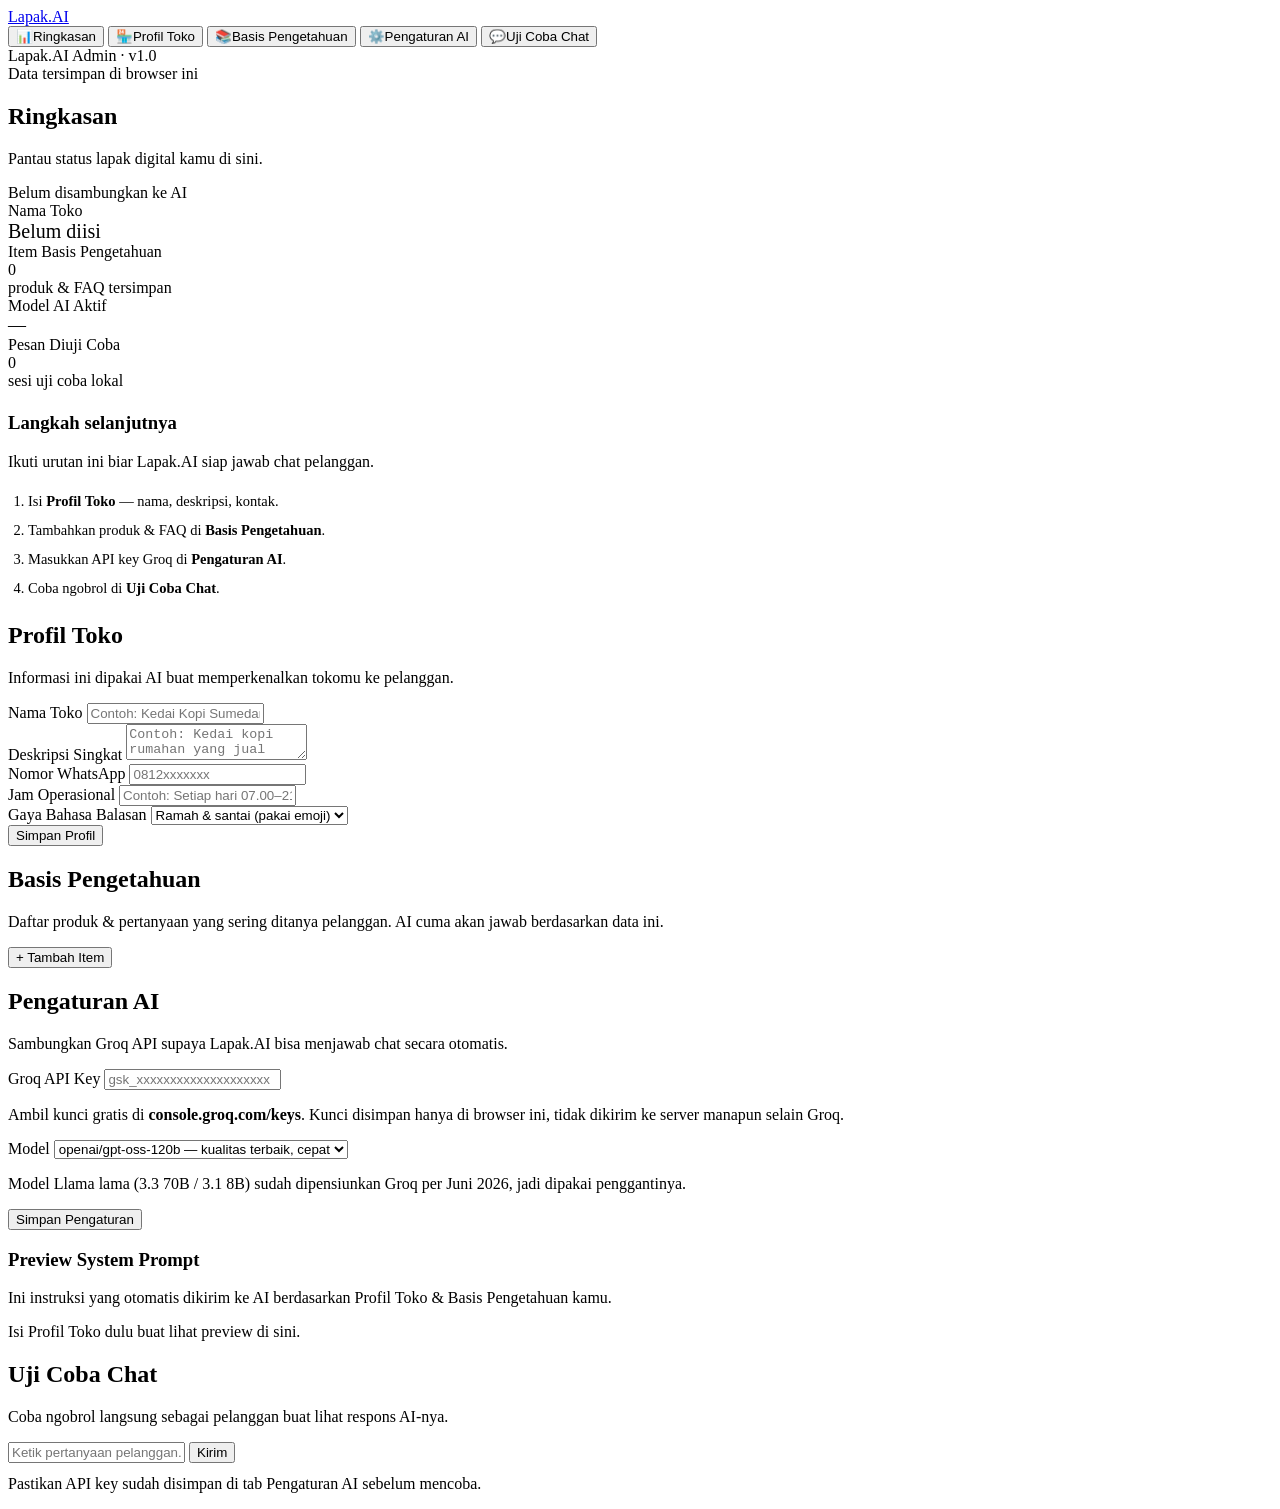
==== admin.html @ 96a5b457 "Create admin.html" ====
<!DOCTYPE html>
<html lang="id">
<head>
<meta charset="UTF-8">
<meta name="viewport" content="width=device-width, initial-scale=1.0">
<title>Admin Panel — Lapak.AI</title>
<link rel="stylesheet" href="css/style.css">
</head>
<body>

<div class="admin-shell">
  <aside class="admin-sidebar">
    <a href="index.html" class="brand"><span class="brand-mark"></span>Lapak.AI</a>
    <nav class="admin-nav">
      <button data-tab="ringkasan" class="active"><span class="ic">📊</span>Ringkasan</button>
      <button data-tab="profil"><span class="ic">🏪</span>Profil Toko</button>
      <button data-tab="kb"><span class="ic">📚</span>Basis Pengetahuan</button>
      <button data-tab="ai"><span class="ic">⚙️</span>Pengaturan AI</button>
      <button data-tab="uji"><span class="ic">💬</span>Uji Coba Chat</button>
    </nav>
    <div class="admin-sidebar-foot">Lapak.AI Admin · v1.0<br>Data tersimpan di browser ini</div>
  </aside>

  <main class="admin-main">

    <!-- RINGKASAN -->
    <section class="section-tab active" id="tab-ringkasan">
      <div class="admin-topbar">
        <div>
          <h2>Ringkasan</h2>
          <p>Pantau status lapak digital kamu di sini.</p>
        </div>
        <span class="badge warn" id="setupBadge">Belum disambungkan ke AI</span>
      </div>

      <div class="stat-grid">
        <div class="stat-card">
          <div class="label">Nama Toko</div>
          <div class="value" id="statShopName" style="font-size:20px;">Belum diisi</div>
        </div>
        <div class="stat-card">
          <div class="label">Item Basis Pengetahuan</div>
          <div class="value" id="statKbCount">0</div>
          <div class="delta">produk & FAQ tersimpan</div>
        </div>
        <div class="stat-card">
          <div class="label">Model AI Aktif</div>
          <div class="value" id="statModel" style="font-size:18px;">—</div>
        </div>
        <div class="stat-card">
          <div class="label">Pesan Diuji Coba</div>
          <div class="value" id="statMsgCount">0</div>
          <div class="delta">sesi uji coba lokal</div>
        </div>
      </div>

      <div class="panel" style="margin-top:22px;">
        <h3>Langkah selanjutnya</h3>
        <p class="panel-sub">Ikuti urutan ini biar Lapak.AI siap jawab chat pelanggan.</p>
        <ol style="padding-left:20px; color:var(--ink-soft); font-size:14.5px; line-height:2;">
          <li>Isi <strong>Profil Toko</strong> — nama, deskripsi, kontak.</li>
          <li>Tambahkan produk & FAQ di <strong>Basis Pengetahuan</strong>.</li>
          <li>Masukkan API key Groq di <strong>Pengaturan AI</strong>.</li>
          <li>Coba ngobrol di <strong>Uji Coba Chat</strong>.</li>
        </ol>
      </div>
    </section>

    <!-- PROFIL TOKO -->
    <section class="section-tab" id="tab-profil">
      <div class="admin-topbar">
        <div>
          <h2>Profil Toko</h2>
          <p>Informasi ini dipakai AI buat memperkenalkan tokomu ke pelanggan.</p>
        </div>
      </div>
      <div class="panel">
        <div class="field">
          <label for="shopName">Nama Toko</label>
          <input type="text" id="shopName" placeholder="Contoh: Kedai Kopi Sumedang">
        </div>
        <div class="field">
          <label for="shopDesc">Deskripsi Singkat</label>
          <textarea id="shopDesc" placeholder="Contoh: Kedai kopi rumahan yang jual kopi robusta & arabika lokal Sumedang, roasting sendiri tiap minggu."></textarea>
        </div>
        <div class="field-row">
          <div class="field">
            <label for="shopPhone">Nomor WhatsApp</label>
            <input type="tel" id="shopPhone" placeholder="0812xxxxxxx">
          </div>
          <div class="field">
            <label for="shopHours">Jam Operasional</label>
            <input type="text" id="shopHours" placeholder="Contoh: Setiap hari 07.00–21.00 WIB">
          </div>
        </div>
        <div class="field">
          <label for="shopTone">Gaya Bahasa Balasan</label>
          <select id="shopTone">
            <option value="ramah dan santai, sesekali pakai emoji">Ramah & santai (pakai emoji)</option>
            <option value="sopan dan profesional, tanpa emoji">Sopan & profesional</option>
            <option value="singkat dan langsung ke intinya">Singkat & to the point</option>
          </select>
        </div>
        <button class="btn btn-coral" id="saveProfile">Simpan Profil</button>
        <span id="profileSaved" style="margin-left:12px; font-size:13.5px; color:var(--teal); display:none;">Tersimpan ✓</span>
      </div>
    </section>

    <!-- BASIS PENGETAHUAN -->
    <section class="section-tab" id="tab-kb">
      <div class="admin-topbar">
        <div>
          <h2>Basis Pengetahuan</h2>
          <p>Daftar produk & pertanyaan yang sering ditanya pelanggan. AI cuma akan jawab berdasarkan data ini.</p>
        </div>
        <button class="btn btn-coral btn-sm" id="addKbItem">+ Tambah Item</button>
      </div>
      <div id="kbList"></div>
    </section>

    <!-- PENGATURAN AI -->
    <section class="section-tab" id="tab-ai">
      <div class="admin-topbar">
        <div>
          <h2>Pengaturan AI</h2>
          <p>Sambungkan Groq API supaya Lapak.AI bisa menjawab chat secara otomatis.</p>
        </div>
      </div>
      <div class="panel">
        <div class="field">
          <label for="groqKey">Groq API Key</label>
          <input type="password" id="groqKey" placeholder="gsk_xxxxxxxxxxxxxxxxxxxx">
          <p class="hint">Ambil kunci gratis di <strong>console.groq.com/keys</strong>. Kunci disimpan hanya di browser ini, tidak dikirim ke server manapun selain Groq.</p>
        </div>
        <div class="field">
          <label for="groqModel">Model</label>
          <select id="groqModel">
            <option value="openai/gpt-oss-120b">openai/gpt-oss-120b — kualitas terbaik, cepat</option>
            <option value="openai/gpt-oss-20b">openai/gpt-oss-20b — paling ringan & murah</option>
          </select>
          <p class="hint">Model Llama lama (3.3 70B / 3.1 8B) sudah dipensiunkan Groq per Juni 2026, jadi dipakai penggantinya.</p>
        </div>
        <button class="btn btn-coral" id="saveAiSettings">Simpan Pengaturan</button>
        <span id="aiSaved" style="margin-left:12px; font-size:13.5px; color:var(--teal); display:none;">Tersimpan ✓</span>
      </div>
      <div class="panel">
        <h3>Preview System Prompt</h3>
        <p class="panel-sub">Ini instruksi yang otomatis dikirim ke AI berdasarkan Profil Toko & Basis Pengetahuan kamu.</p>
        <div class="prompt-preview" id="promptPreview">Isi Profil Toko dulu buat lihat preview di sini.</div>
      </div>
    </section>

    <!-- UJI COBA CHAT -->
    <section class="section-tab" id="tab-uji">
      <div class="admin-topbar">
        <div>
          <h2>Uji Coba Chat</h2>
          <p>Coba ngobrol langsung sebagai pelanggan buat lihat respons AI-nya.</p>
        </div>
      </div>
      <div class="panel">
        <div class="test-chat">
          <div class="test-chat-body" id="testChatBody"></div>
          <div class="test-chat-input">
            <input type="text" id="testInput" placeholder="Ketik pertanyaan pelanggan...">
            <button class="btn btn-coral btn-sm" id="testSend">Kirim</button>
          </div>
        </div>
        <p class="hint" style="margin-top:12px;">Pastikan API key sudah disimpan di tab Pengaturan AI sebelum mencoba.</p>
      </div>
    </section>

  </main>
</div>

<script src="js/admin.js"></script>
</body>
</html>
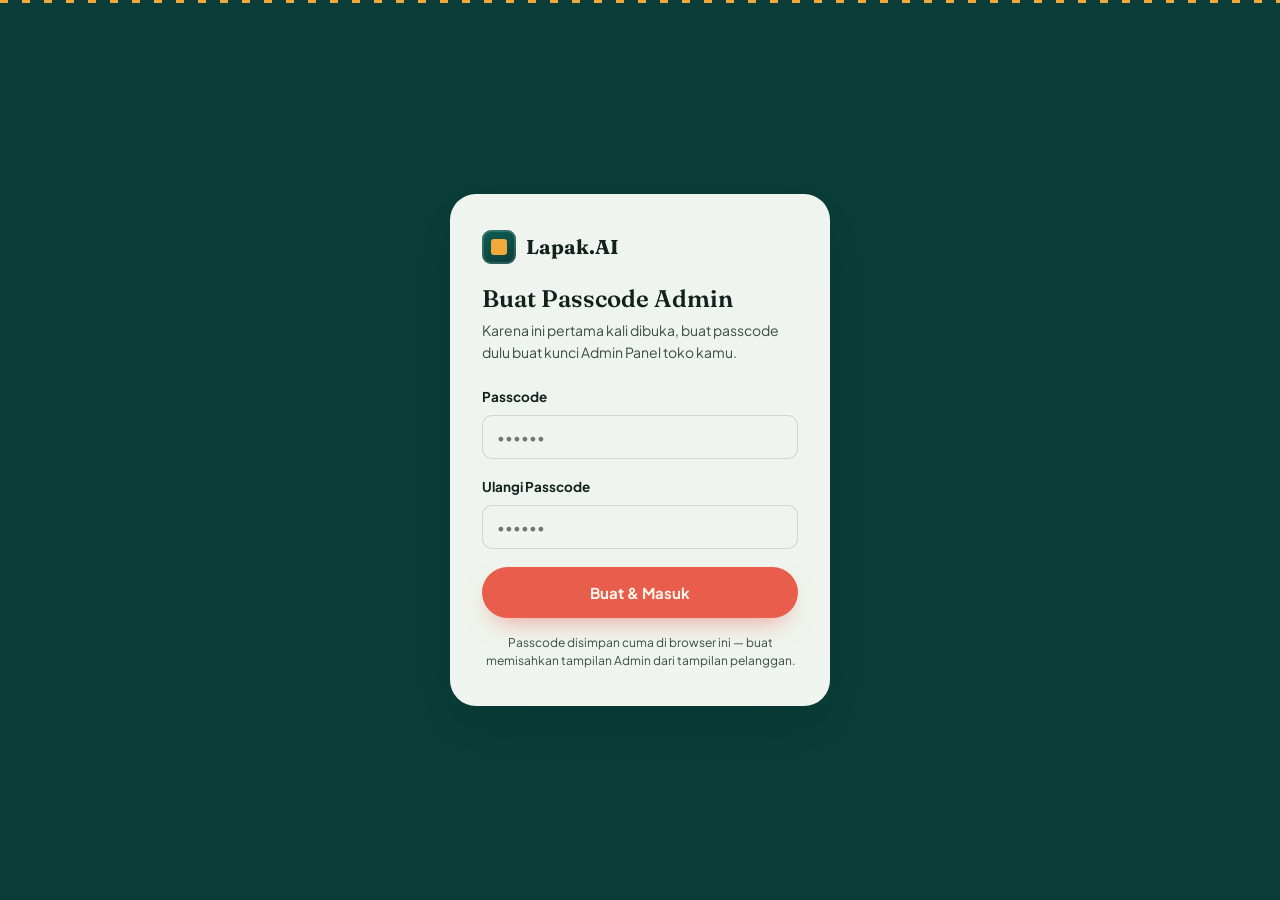
==== commit 1986667b: "Update admin.html" ====
--- a/admin.html
+++ b/admin.html
@@ -8,17 +8,40 @@
 </head>
 <body>
 
-<div class="admin-shell">
+<!-- AUTH SCREEN — gates the admin panel so it feels like a real, separate backend -->
+<div class="auth-screen" id="authScreen">
+  <form class="auth-card" id="authForm">
+    <a href="index.html" class="brand" style="margin-bottom:22px;"><span class="brand-mark"></span>Lapak.AI</a>
+    <h2 id="authTitle">Masuk Admin Panel</h2>
+    <p class="auth-sub" id="authSub">Masukin passcode buat kelola toko kamu.</p>
+    <div class="field">
+      <label for="authPass">Passcode</label>
+      <input type="password" id="authPass" placeholder="••••••" autocomplete="off" required minlength="4">
+    </div>
+    <div class="field" id="authPass2Wrap" style="display:none;">
+      <label for="authPass2">Ulangi Passcode</label>
+      <input type="password" id="authPass2" placeholder="••••••" autocomplete="off">
+    </div>
+    <p class="auth-error" id="authError" style="display:none;"></p>
+    <button type="submit" class="btn btn-coral" id="authSubmit" style="width:100%;">Masuk</button>
+    <p class="auth-note">Passcode disimpan cuma di browser ini — buat memisahkan tampilan Admin dari tampilan pelanggan.</p>
+  </form>
+</div>
+
+<div class="admin-shell" id="adminShell" style="display:none;">
   <aside class="admin-sidebar">
     <a href="index.html" class="brand"><span class="brand-mark"></span>Lapak.AI</a>
     <nav class="admin-nav">
       <button data-tab="ringkasan" class="active"><span class="ic">📊</span>Ringkasan</button>
       <button data-tab="profil"><span class="ic">🏪</span>Profil Toko</button>
-      <button data-tab="kb"><span class="ic">📚</span>Basis Pengetahuan</button>
+      <button data-tab="produk"><span class="ic">🖼️</span>Produk</button>
+      <button data-tab="faq"><span class="ic">❓</span>FAQ</button>
       <button data-tab="ai"><span class="ic">⚙️</span>Pengaturan AI</button>
       <button data-tab="uji"><span class="ic">💬</span>Uji Coba Chat</button>
     </nav>
-    <div class="admin-sidebar-foot">Lapak.AI Admin · v1.0<br>Data tersimpan di browser ini</div>
+    <a href="toko.html" target="_blank" class="view-store-link" id="viewStoreLink">🔗 Lihat Toko Publik</a>
+    <button class="logout-btn" id="logoutBtn">Keluar</button>
+    <div class="admin-sidebar-foot">Lapak.AI Admin · v2.0<br>Data tersimpan di browser ini</div>
   </aside>
 
   <main class="admin-main">
@@ -39,9 +62,9 @@
           <div class="value" id="statShopName" style="font-size:20px;">Belum diisi</div>
         </div>
         <div class="stat-card">
-          <div class="label">Item Basis Pengetahuan</div>
-          <div class="value" id="statKbCount">0</div>
-          <div class="delta">produk & FAQ tersimpan</div>
+          <div class="label">Produk Diupload</div>
+          <div class="value" id="statProductCount">0</div>
+          <div class="delta">lengkap dengan foto</div>
         </div>
         <div class="stat-card">
           <div class="label">Model AI Aktif</div>
@@ -56,12 +79,13 @@
 
       <div class="panel" style="margin-top:22px;">
         <h3>Langkah selanjutnya</h3>
-        <p class="panel-sub">Ikuti urutan ini biar Lapak.AI siap jawab chat pelanggan.</p>
+        <p class="panel-sub">Ikuti urutan ini biar Lapak.AI siap jawab chat pelanggan di halaman Toko Publik.</p>
         <ol style="padding-left:20px; color:var(--ink-soft); font-size:14.5px; line-height:2;">
           <li>Isi <strong>Profil Toko</strong> — nama, deskripsi, kontak.</li>
-          <li>Tambahkan produk & FAQ di <strong>Basis Pengetahuan</strong>.</li>
+          <li>Upload foto & detail di <strong>Produk</strong>.</li>
+          <li>Lengkapi <strong>FAQ</strong> buat pertanyaan yang sering muncul.</li>
           <li>Masukkan API key Groq di <strong>Pengaturan AI</strong>.</li>
-          <li>Coba ngobrol di <strong>Uji Coba Chat</strong>.</li>
+          <li>Buka <strong>Lihat Toko Publik</strong> buat lihat hasilnya sebagai pelanggan.</li>
         </ol>
       </div>
     </section>
@@ -71,7 +95,7 @@
       <div class="admin-topbar">
         <div>
           <h2>Profil Toko</h2>
-          <p>Informasi ini dipakai AI buat memperkenalkan tokomu ke pelanggan.</p>
+          <p>Informasi ini tampil di halaman Toko Publik dan dipakai AI buat memperkenalkan tokomu.</p>
         </div>
       </div>
       <div class="panel">
@@ -106,16 +130,28 @@
       </div>
     </section>
 
-    <!-- BASIS PENGETAHUAN -->
-    <section class="section-tab" id="tab-kb">
-      <div class="admin-topbar">
-        <div>
-          <h2>Basis Pengetahuan</h2>
-          <p>Daftar produk & pertanyaan yang sering ditanya pelanggan. AI cuma akan jawab berdasarkan data ini.</p>
-        </div>
-        <button class="btn btn-coral btn-sm" id="addKbItem">+ Tambah Item</button>
-      </div>
-      <div id="kbList"></div>
+    <!-- PRODUK -->
+    <section class="section-tab" id="tab-produk">
+      <div class="admin-topbar">
+        <div>
+          <h2>Produk</h2>
+          <p>Upload foto & detail produk. Semua ini langsung tampil di Toko Publik dan jadi bahan jawaban AI.</p>
+        </div>
+        <button class="btn btn-coral btn-sm" id="addProduct">+ Tambah Produk</button>
+      </div>
+      <div id="productList"></div>
+    </section>
+
+    <!-- FAQ -->
+    <section class="section-tab" id="tab-faq">
+      <div class="admin-topbar">
+        <div>
+          <h2>FAQ</h2>
+          <p>Pertanyaan yang sering ditanya pelanggan. AI akan pakai ini buat jawab di luar daftar produk.</p>
+        </div>
+        <button class="btn btn-coral btn-sm" id="addFaq">+ Tambah FAQ</button>
+      </div>
+      <div id="faqList"></div>
     </section>
 
     <!-- PENGATURAN AI -->
@@ -123,14 +159,14 @@
       <div class="admin-topbar">
         <div>
           <h2>Pengaturan AI</h2>
-          <p>Sambungkan Groq API supaya Lapak.AI bisa menjawab chat secara otomatis.</p>
+          <p>Sambungkan Groq API supaya Lapak.AI bisa menjawab chat pelanggan secara otomatis.</p>
         </div>
       </div>
       <div class="panel">
         <div class="field">
           <label for="groqKey">Groq API Key</label>
           <input type="password" id="groqKey" placeholder="gsk_xxxxxxxxxxxxxxxxxxxx">
-          <p class="hint">Ambil kunci gratis di <strong>console.groq.com/keys</strong>. Kunci disimpan hanya di browser ini, tidak dikirim ke server manapun selain Groq.</p>
+          <p class="hint">Ambil kunci gratis di <strong>console.groq.com/keys</strong>. Kunci disimpan hanya di browser ini.</p>
         </div>
         <div class="field">
           <label for="groqModel">Model</label>
@@ -145,7 +181,7 @@
       </div>
       <div class="panel">
         <h3>Preview System Prompt</h3>
-        <p class="panel-sub">Ini instruksi yang otomatis dikirim ke AI berdasarkan Profil Toko & Basis Pengetahuan kamu.</p>
+        <p class="panel-sub">Ini instruksi yang otomatis dikirim ke AI berdasarkan Profil Toko, Produk & FAQ kamu — sama persis dengan yang dipakai di Toko Publik.</p>
         <div class="prompt-preview" id="promptPreview">Isi Profil Toko dulu buat lihat preview di sini.</div>
       </div>
     </section>
@@ -155,7 +191,7 @@
       <div class="admin-topbar">
         <div>
           <h2>Uji Coba Chat</h2>
-          <p>Coba ngobrol langsung sebagai pelanggan buat lihat respons AI-nya.</p>
+          <p>Coba ngobrol langsung sebagai pelanggan buat lihat respons AI-nya, sebelum pelanggan asli lihat.</p>
         </div>
       </div>
       <div class="panel">
@@ -173,6 +209,7 @@
   </main>
 </div>
 
+<script src="js/shared.js"></script>
 <script src="js/admin.js"></script>
 </body>
 </html>
--- a/css/style.css
+++ b/css/style.css
@@ -0,0 +1,775 @@
+/* ===================================================================
+   LAPAK.AI — Design tokens
+   Palette: market-awning duotone (teal + amber string-lights + coral)
+   Type: Fraunces (display) / Plus Jakarta Sans (body) / JetBrains Mono (data)
+=================================================================== */
+
+@import url('https://fonts.googleapis.com/css2?family=Fraunces:opsz,wght@9..144,500;9..144,600;9..144,700&family=Plus+Jakarta+Sans:wght@400;500;600;700;800&family=JetBrains+Mono:wght@400;500;600&display=swap');
+
+:root{
+  --ink:        #12211D;
+  --ink-soft:   #3C4A45;
+  --teal:       #0F5E56;
+  --teal-deep:  #0A3D38;
+  --teal-bright:#1B8478;
+  --paper:      #EFF5EE;
+  --paper-dim:  #E2ECE2;
+  --amber:      #F2A93B;
+  --amber-soft: #FBE3B6;
+  --coral:      #E85D4C;
+  --coral-deep: #C8452F;
+  --line:       rgba(18,33,29,0.14);
+  --line-soft:  rgba(18,33,29,0.08);
+  --shadow:     0 20px 50px -25px rgba(10,30,26,0.35);
+
+  --font-display: 'Fraunces', Georgia, serif;
+  --font-body: 'Plus Jakarta Sans', -apple-system, sans-serif;
+  --font-mono: 'JetBrains Mono', monospace;
+
+  --radius-sm: 10px;
+  --radius-md: 16px;
+  --radius-lg: 26px;
+}
+
+*,*::before,*::after{ box-sizing:border-box; }
+html{ scroll-behavior:smooth; }
+body{
+  margin:0;
+  font-family:var(--font-body);
+  background:var(--paper);
+  color:var(--ink);
+  line-height:1.55;
+  -webkit-font-smoothing:antialiased;
+}
+img{max-width:100%;display:block;}
+a{color:inherit;}
+button{font-family:inherit;}
+
+.container{
+  max-width:1180px;
+  margin:0 auto;
+  padding:0 28px;
+}
+
+/* ---------- Utility type ---------- */
+.eyebrow{
+  font-family:var(--font-mono);
+  font-size:12.5px;
+  letter-spacing:.14em;
+  text-transform:uppercase;
+  color:var(--teal-deep);
+  display:inline-flex;
+  align-items:center;
+  gap:8px;
+  font-weight:600;
+}
+.eyebrow::before{
+  content:"";
+  width:7px;height:7px;border-radius:50%;
+  background:var(--coral);
+  display:inline-block;
+}
+.eyebrow.on-dark{ color:var(--amber-soft); }
+.eyebrow.on-dark::before{ background:var(--amber); }
+
+h1,h2,h3,h4{
+  font-family:var(--font-display);
+  font-weight:600;
+  line-height:1.08;
+  margin:0;
+  color:var(--ink);
+}
+p{ margin:0; }
+
+/* ---------- Buttons ---------- */
+.btn{
+  display:inline-flex;
+  align-items:center;
+  justify-content:center;
+  gap:8px;
+  padding:15px 26px;
+  border-radius:999px;
+  border:1px solid transparent;
+  font-weight:700;
+  font-size:15px;
+  cursor:pointer;
+  text-decoration:none;
+  transition:transform .18s ease, box-shadow .18s ease, background .18s ease;
+  white-space:nowrap;
+}
+.btn:active{ transform:translateY(1px); }
+.btn-coral{
+  background:var(--coral);
+  color:#FFF7EE;
+  box-shadow:0 12px 24px -10px rgba(232,93,76,0.55);
+}
+.btn-coral:hover{ background:var(--coral-deep); }
+.btn-ghost{
+  background:transparent;
+  border-color:var(--line);
+  color:var(--ink);
+}
+.btn-ghost:hover{ background:var(--line-soft); }
+.btn-ghost.on-dark{ border-color:rgba(255,255,255,0.28); color:#F7F1E4; }
+.btn-ghost.on-dark:hover{ background:rgba(255,255,255,0.08); }
+.btn-sm{ padding:9px 16px; font-size:13px; border-radius:999px; }
+
+/* ---------- Nav ---------- */
+.nav{
+  position:sticky; top:0; z-index:50;
+  background:rgba(239,245,238,0.86);
+  backdrop-filter:blur(10px);
+  border-bottom:1px solid var(--line-soft);
+}
+.nav-row{
+  display:flex; align-items:center; justify-content:space-between;
+  padding:16px 28px;
+  max-width:1180px; margin:0 auto;
+}
+.brand{
+  display:flex; align-items:center; gap:10px;
+  font-family:var(--font-display); font-weight:700; font-size:20px;
+  text-decoration:none; color:var(--ink);
+}
+.brand-mark{
+  width:34px; height:34px; border-radius:9px;
+  background:linear-gradient(155deg, var(--teal) 0%, var(--teal-deep) 100%);
+  position:relative; flex-shrink:0;
+  box-shadow: inset 0 0 0 2px rgba(255,255,255,0.14);
+}
+.brand-mark::after{
+  content:"";
+  position:absolute; inset:9px;
+  border-radius:3px;
+  background:var(--amber);
+}
+.nav-links{
+  display:flex; align-items:center; gap:30px;
+  font-size:14.5px; font-weight:600;
+}
+.nav-links a{ text-decoration:none; color:var(--ink-soft); }
+.nav-links a:hover{ color:var(--ink); }
+.nav-cta{ display:flex; gap:10px; align-items:center; }
+
+/* ---------- Hero ---------- */
+.hero{
+  padding:76px 0 90px;
+  position:relative;
+  overflow:hidden;
+}
+.hero-grid{
+  display:grid;
+  grid-template-columns:1.05fr 1fr;
+  gap:56px;
+  align-items:center;
+}
+.hero h1{
+  font-size:clamp(38px,5vw,58px);
+  margin:18px 0 20px;
+  letter-spacing:-0.01em;
+}
+.hero h1 em{
+  font-style:italic; color:var(--teal-deep);
+}
+.hero-sub{
+  font-size:17.5px;
+  color:var(--ink-soft);
+  max-width:480px;
+  margin-bottom:32px;
+}
+.hero-ctas{ display:flex; gap:14px; flex-wrap:wrap; margin-bottom:34px; }
+.hero-proof{
+  display:flex; gap:26px; flex-wrap:wrap;
+  font-family:var(--font-mono); font-size:13px; color:var(--ink-soft);
+}
+.hero-proof b{ font-family:var(--font-body); color:var(--ink); font-size:15px; display:block; }
+
+/* ---------- Signboard demo (signature element) ---------- */
+.signboard{
+  background:var(--teal-deep);
+  border-radius:var(--radius-lg);
+  padding:22px;
+  box-shadow:var(--shadow);
+  position:relative;
+  border:1px solid rgba(255,255,255,0.06);
+}
+.signboard::before{
+  content:"";
+  position:absolute; top:-14px; left:26px; right:26px; height:14px;
+  background:repeating-linear-gradient(90deg, var(--amber) 0 10px, transparent 10px 26px);
+  opacity:.9;
+  filter:drop-shadow(0 0 6px rgba(242,169,59,.55));
+  animation:twinkle 2.4s ease-in-out infinite;
+}
+@keyframes twinkle{
+  0%,100%{ opacity:.55; }
+  50%{ opacity:1; }
+}
+.signboard-head{
+  display:flex; align-items:center; justify-content:space-between;
+  margin-bottom:14px;
+}
+.signboard-title{
+  color:#F7F1E4; font-family:var(--font-display); font-size:15px; font-weight:600;
+  display:flex; align-items:center; gap:8px;
+}
+.signboard-dot{ width:8px;height:8px;border-radius:50%; background:#4ADE80; box-shadow:0 0 8px #4ADE80; }
+.signboard-tag{
+  font-family:var(--font-mono); font-size:11px; color:var(--amber-soft);
+  border:1px solid rgba(242,169,59,.4); padding:3px 9px; border-radius:999px;
+}
+.signboard-body{
+  background:#F7F1E4;
+  border-radius:16px;
+  padding:16px;
+  min-height:280px;
+  display:flex; flex-direction:column; gap:10px;
+}
+.chat-line{ display:flex; gap:9px; max-width:88%; }
+.chat-line.me{ align-self:flex-end; flex-direction:row-reverse; }
+.chat-bubble{
+  padding:10px 14px; border-radius:14px; font-size:14px; line-height:1.45;
+}
+.chat-line.bot .chat-bubble{ background:#fff; border:1px solid var(--line-soft); border-bottom-left-radius:4px; }
+.chat-line.me .chat-bubble{ background:var(--coral); color:#fff; border-bottom-right-radius:4px; }
+.chat-avatar{
+  width:26px;height:26px;border-radius:50%;flex-shrink:0;
+  display:flex;align-items:center;justify-content:center;
+  font-size:13px; font-weight:700;
+}
+.chat-line.bot .chat-avatar{ background:var(--teal); color:#fff; }
+.chat-line.me .chat-avatar{ background:var(--paper-dim); color:var(--ink); }
+.typing-dots{ display:inline-flex; gap:3px; align-items:center; padding:6px 4px; }
+.typing-dots span{
+  width:5px;height:5px;border-radius:50%; background:var(--ink-soft); opacity:.5;
+  animation:bounce 1.1s infinite;
+}
+.typing-dots span:nth-child(2){ animation-delay:.15s; }
+.typing-dots span:nth-child(3){ animation-delay:.3s; }
+@keyframes bounce{
+  0%,60%,100%{ transform:translateY(0); opacity:.4; }
+  30%{ transform:translateY(-4px); opacity:1; }
+}
+.signboard-input{
+  display:flex; gap:8px; margin-top:12px;
+}
+.signboard-input input{
+  flex:1; border:1px solid var(--line); border-radius:999px;
+  padding:11px 16px; font-size:14px; font-family:inherit;
+  background:#fff; color:var(--ink);
+}
+.signboard-input input:focus{ outline:2px solid var(--teal-bright); outline-offset:1px; }
+.signboard-input button{
+  width:42px;height:42px;border-radius:50%; border:none;
+  background:var(--amber); color:var(--teal-deep); font-size:16px; cursor:pointer;
+  display:flex; align-items:center; justify-content:center;
+  flex-shrink:0;
+}
+.signboard-input button:hover{ background:#e69a26; }
+.signboard-hint{
+  font-family:var(--font-mono); font-size:11px; color:rgba(247,241,228,.55);
+  text-align:center; margin-top:10px;
+}
+
+/* ---------- Sections shared ---------- */
+section{ padding:88px 0; }
+.section-head{ max-width:620px; margin-bottom:52px; }
+.section-head h2{ font-size:clamp(28px,3.4vw,40px); margin-top:14px; }
+.section-head p{ color:var(--ink-soft); font-size:16px; margin-top:14px; }
+
+/* ---------- Features ---------- */
+.features-grid{
+  display:grid; grid-template-columns:repeat(3,1fr); gap:22px;
+}
+.feature-card{
+  background:#fff; border:1px solid var(--line-soft);
+  border-radius:var(--radius-md);
+  padding:28px;
+  transition:transform .2s ease, box-shadow .2s ease;
+}
+.feature-card:hover{ transform:translateY(-4px); box-shadow:var(--shadow); }
+.feature-icon{
+  width:44px;height:44px;border-radius:12px;
+  display:flex; align-items:center; justify-content:center;
+  font-size:20px; margin-bottom:18px;
+  background:var(--paper-dim);
+}
+.feature-card h3{ font-size:19px; margin-bottom:10px; }
+.feature-card p{ color:var(--ink-soft); font-size:14.5px; }
+
+/* ---------- How it works (signage board, not numbered steps) ---------- */
+.board{
+  background:var(--teal-deep);
+  border-radius:var(--radius-lg);
+  padding:56px 48px;
+  color:#F7F1E4;
+}
+.board .section-head p{ color:rgba(247,241,228,.7); }
+.board .section-head h2{ color:#fff; }
+.board-row{
+  display:grid; grid-template-columns:repeat(4,1fr); gap:0;
+  border-top:1px solid rgba(255,255,255,.14);
+}
+.board-item{
+  padding:26px 20px 8px;
+  border-right:1px solid rgba(255,255,255,.14);
+}
+.board-item:last-child{ border-right:none; }
+.board-item .jam{ font-family:var(--font-mono); font-size:12px; color:var(--amber-soft); letter-spacing:.06em; }
+.board-item h4{ color:#fff; font-size:17px; margin:10px 0 8px; }
+.board-item p{ color:rgba(247,241,228,.68); font-size:13.5px; }
+
+/* ---------- Pricing ---------- */
+.pricing-grid{
+  display:grid; grid-template-columns:repeat(3,1fr); gap:22px;
+}
+.price-card{
+  background:#fff; border:1px solid var(--line-soft); border-radius:var(--radius-md);
+  padding:30px; display:flex; flex-direction:column; gap:18px;
+}
+.price-card.featured{
+  border-color:var(--teal); box-shadow:var(--shadow); position:relative;
+  background:linear-gradient(180deg,#fff, var(--paper-dim));
+}
+.price-badge{
+  position:absolute; top:-13px; right:24px;
+  background:var(--coral); color:#fff; font-size:11.5px; font-weight:700;
+  padding:5px 12px; border-radius:999px; font-family:var(--font-mono);
+}
+.price-name{ font-weight:700; font-size:15px; color:var(--ink-soft); }
+.price-amount{ font-family:var(--font-display); font-size:34px; }
+.price-amount span{ font-family:var(--font-mono); font-size:14px; color:var(--ink-soft); font-weight:400; }
+.price-list{ list-style:none; margin:0; padding:0; display:flex; flex-direction:column; gap:10px; font-size:14px; }
+.price-list li{ display:flex; gap:8px; align-items:flex-start; color:var(--ink-soft); }
+.price-list li::before{ content:"✓"; color:var(--teal); font-weight:700; }
+
+/* ---------- CTA banner ---------- */
+.cta-banner{
+  background:var(--coral);
+  border-radius:var(--radius-lg);
+  padding:56px 48px;
+  display:flex; align-items:center; justify-content:space-between;
+  gap:30px; flex-wrap:wrap;
+  color:#fff;
+}
+.cta-banner h2{ color:#fff; font-size:clamp(24px,3vw,34px); max-width:480px; }
+.cta-banner .btn-ghost{ border-color:rgba(255,255,255,.5); color:#fff; }
+.cta-banner .btn-ghost:hover{ background:rgba(255,255,255,.14); }
+
+/* ---------- Footer ---------- */
+footer{
+  background:var(--ink);
+  color:rgba(247,241,228,.7);
+  padding:56px 0 28px;
+  margin-top:20px;
+}
+.footer-grid{
+  display:grid; grid-template-columns:1.4fr repeat(3,1fr); gap:36px;
+  padding-bottom:36px; border-bottom:1px solid rgba(255,255,255,.1);
+}
+.footer-grid h5{
+  color:#F7F1E4; font-size:13px; text-transform:uppercase; letter-spacing:.08em;
+  font-family:var(--font-mono); margin-bottom:16px; font-weight:600;
+}
+.footer-grid a{ display:block; color:rgba(247,241,228,.65); text-decoration:none; font-size:14px; margin-bottom:10px; }
+.footer-grid a:hover{ color:#fff; }
+.footer-bottom{
+  display:flex; justify-content:space-between; align-items:center;
+  padding-top:22px; font-size:13px; flex-wrap:wrap; gap:10px;
+}
+
+/* ---------- Responsive ---------- */
+@media (max-width: 900px){
+  .hero-grid{ grid-template-columns:1fr; }
+  .features-grid, .pricing-grid{ grid-template-columns:1fr; }
+  .board-row{ grid-template-columns:1fr 1fr; }
+  .board-item{ border-right:none; border-bottom:1px solid rgba(255,255,255,.14); }
+  .nav-links{ display:none; }
+  .footer-grid{ grid-template-columns:1fr 1fr; }
+}
+@media (prefers-reduced-motion: reduce){
+  *{ animation-duration:0.001ms !important; animation-iteration-count:1 !important; transition-duration:0.001ms !important; }
+}
+
+/* ===================================================================
+   ADMIN PANEL
+=================================================================== */
+.admin-shell{
+  display:grid;
+  grid-template-columns:260px 1fr;
+  min-height:100vh;
+}
+.admin-sidebar{
+  background:var(--teal-deep);
+  color:#F7F1E4;
+  padding:26px 20px;
+  display:flex; flex-direction:column;
+  position:sticky; top:0; height:100vh;
+}
+.admin-sidebar .brand{ color:#fff; margin-bottom:34px; }
+.admin-nav{ display:flex; flex-direction:column; gap:4px; flex:1; }
+.admin-nav button{
+  display:flex; align-items:center; gap:11px;
+  padding:11px 14px; border-radius:10px;
+  background:transparent; border:none; color:rgba(247,241,228,.75);
+  font-size:14.5px; font-weight:600; text-align:left; cursor:pointer;
+  transition:background .15s ease, color .15s ease;
+}
+.admin-nav button:hover{ background:rgba(255,255,255,.06); color:#fff; }
+.admin-nav button.active{ background:rgba(255,255,255,.12); color:#fff; }
+.admin-nav .ic{ width:18px; text-align:center; }
+.admin-sidebar-foot{
+  font-family:var(--font-mono); font-size:11.5px; color:rgba(247,241,228,.45);
+  padding-top:18px; border-top:1px solid rgba(255,255,255,.1);
+}
+.view-store-link{
+  display:flex; align-items:center; gap:8px;
+  color:var(--amber-soft); text-decoration:none; font-size:13.5px; font-weight:700;
+  padding:11px 14px; border-radius:10px; border:1px solid rgba(242,169,59,.35);
+  margin-top:10px;
+}
+.view-store-link:hover{ background:rgba(242,169,59,.1); }
+.view-store-link.disabled{ opacity:.45; pointer-events:none; }
+.logout-btn{
+  margin-top:10px; background:transparent; border:1px solid rgba(255,255,255,.18);
+  color:rgba(247,241,228,.8); border-radius:10px; padding:10px 14px;
+  font-size:13.5px; font-weight:600; cursor:pointer;
+}
+.logout-btn:hover{ background:rgba(255,255,255,.06); color:#fff; }
+
+.admin-main{ background:var(--paper); padding:34px 40px 80px; overflow-y:auto; }
+.admin-topbar{
+  display:flex; align-items:center; justify-content:space-between;
+  margin-bottom:30px; flex-wrap:wrap; gap:14px;
+}
+.admin-topbar h2{ font-size:26px; }
+.admin-topbar p{ color:var(--ink-soft); font-size:14.5px; margin-top:6px; }
+
+.panel{
+  background:#fff; border:1px solid var(--line-soft); border-radius:var(--radius-md);
+  padding:26px; margin-bottom:22px;
+}
+.panel h3{ font-size:17px; margin-bottom:4px; }
+.panel-sub{ color:var(--ink-soft); font-size:13.5px; margin-bottom:20px; }
+
+.stat-grid{ display:grid; grid-template-columns:repeat(4,1fr); gap:18px; margin-bottom:8px; }
+.stat-card{
+  background:#fff; border:1px solid var(--line-soft); border-radius:var(--radius-md);
+  padding:22px;
+}
+.stat-card .label{ font-family:var(--font-mono); font-size:11.5px; text-transform:uppercase; letter-spacing:.06em; color:var(--ink-soft); }
+.stat-card .value{ font-family:var(--font-display); font-size:30px; margin-top:8px; }
+.stat-card .delta{ font-size:12.5px; color:var(--teal); margin-top:6px; font-weight:600; }
+
+.field{ margin-bottom:18px; }
+.field label{ display:block; font-size:13.5px; font-weight:700; margin-bottom:7px; }
+.field .hint{ font-size:12.5px; color:var(--ink-soft); margin-top:6px; }
+.field input[type=text], .field input[type=password], .field input[type=tel], .field input[type=number], .field textarea, .field select{
+  width:100%; padding:12px 14px; border:1px solid var(--line); border-radius:10px;
+  font-family:inherit; font-size:14.5px; background:var(--paper); color:var(--ink);
+}
+.field textarea{ resize:vertical; min-height:80px; }
+.field-row{ display:grid; grid-template-columns:1fr 1fr; gap:16px; }
+
+.kb-item{
+  border:1px solid var(--line-soft); border-radius:12px; padding:16px; margin-bottom:12px;
+  display:grid; grid-template-columns:1fr 1fr auto; gap:14px; align-items:start;
+}
+.kb-item input, .kb-item textarea{
+  width:100%; border:1px solid var(--line); border-radius:8px; padding:9px 11px;
+  font-family:inherit; font-size:14px; background:var(--paper);
+}
+.kb-remove{
+  background:transparent; border:1px solid var(--line); color:var(--coral-deep);
+  border-radius:8px; padding:8px 12px; cursor:pointer; font-size:13px; font-weight:600; height:fit-content;
+}
+.kb-remove:hover{ background:rgba(232,93,76,.08); }
+
+.badge{
+  display:inline-flex; align-items:center; gap:6px;
+  font-family:var(--font-mono); font-size:12px; font-weight:600;
+  padding:5px 11px; border-radius:999px;
+}
+.badge.ok{ background:#DCF3E7; color:#0F6B3F; }
+.badge.warn{ background:var(--amber-soft); color:#8A5A0A; }
+
+.prompt-preview{
+  background:var(--ink); color:#DCE7DF; font-family:var(--font-mono); font-size:12.5px;
+  padding:18px; border-radius:12px; white-space:pre-wrap; line-height:1.6; max-height:260px; overflow-y:auto;
+}
+
+.test-chat{
+  display:flex; flex-direction:column; height:420px;
+  border:1px solid var(--line-soft); border-radius:12px; overflow:hidden;
+}
+.test-chat-body{ flex:1; padding:16px; overflow-y:auto; background:var(--paper); display:flex; flex-direction:column; gap:10px; }
+.test-chat-input{ display:flex; gap:10px; padding:12px; border-top:1px solid var(--line-soft); background:#fff; }
+.test-chat-input input{ flex:1; border:1px solid var(--line); border-radius:999px; padding:11px 16px; font-family:inherit; }
+
+.section-tab{ display:none; }
+.section-tab.active{ display:block; }
+
+@media (max-width: 880px){
+  .admin-shell{ grid-template-columns:1fr; }
+  .admin-sidebar{ position:relative; height:auto; }
+  .stat-grid{ grid-template-columns:1fr 1fr; }
+  .kb-item{ grid-template-columns:1fr; }
+  .field-row{ grid-template-columns:1fr; }
+}
+
+/* ---------- Focus ---------- */
+a:focus-visible, button:focus-visible, input:focus-visible, textarea:focus-visible, select:focus-visible{
+  outline:2px solid var(--teal-bright); outline-offset:2px;
+}
+
+/* ===================================================================
+   ADMIN AUTH SCREEN
+=================================================================== */
+.auth-screen{
+  min-height:100vh; display:flex; align-items:center; justify-content:center;
+  background:var(--teal-deep);
+  background-image:
+    repeating-linear-gradient(90deg, var(--amber) 0 8px, transparent 8px 22px);
+  background-size:100% 3px;
+  background-position:top left, bottom left;
+  background-repeat:no-repeat;
+  padding:24px;
+}
+.auth-card{
+  width:100%; max-width:380px;
+  background:var(--paper);
+  border-radius:var(--radius-lg);
+  padding:36px 32px;
+  box-shadow:var(--shadow);
+  display:flex; flex-direction:column;
+}
+.auth-card h2{ font-size:24px; margin-bottom:8px; }
+.auth-sub{ color:var(--ink-soft); font-size:14px; margin-bottom:24px; }
+.auth-error{
+  color:var(--coral-deep); font-size:13px; font-weight:600;
+  background:rgba(232,93,76,.1); border-radius:8px; padding:9px 12px; margin-bottom:14px;
+}
+.auth-note{
+  font-size:12px; color:var(--ink-soft); text-align:center; margin-top:16px; line-height:1.5;
+}
+
+/* ===================================================================
+   PRODUCT EDITOR (Admin — photo gallery + fields)
+=================================================================== */
+.product-editor{
+  background:#fff; border:1px solid var(--line-soft); border-radius:var(--radius-md);
+  padding:20px; margin-bottom:16px;
+  display:grid; grid-template-columns:220px 1fr; gap:20px;
+}
+.product-editor-photos{ min-width:0; }
+.thumb-grid{ display:grid; grid-template-columns:1fr 1fr; gap:8px; }
+.thumb{
+  position:relative; border-radius:10px; overflow:hidden; aspect-ratio:1/1;
+  border:1px solid var(--line-soft);
+}
+.thumb img{ width:100%; height:100%; object-fit:cover; }
+.thumb-remove{
+  position:absolute; top:4px; right:4px; width:22px; height:22px; border-radius:50%;
+  background:rgba(18,33,29,.72); color:#fff; border:none; cursor:pointer;
+  font-size:12px; display:flex; align-items:center; justify-content:center;
+}
+.thumb-remove:hover{ background:var(--coral-deep); }
+
+.dropzone{
+  aspect-ratio:1/1; border-radius:10px;
+  border:1.5px dashed var(--line); background:var(--paper);
+  display:flex; flex-direction:column; align-items:center; justify-content:center;
+  gap:6px; cursor:pointer; text-align:center; padding:10px;
+  font-size:11.5px; font-weight:600; color:var(--ink-soft);
+  transition:border-color .15s ease, background .15s ease;
+}
+.dropzone .dz-icon{ font-size:20px; }
+.dropzone.dragover{ border-color:var(--teal-bright); background:var(--paper-dim); color:var(--teal-deep); }
+.dropzone.dz-busy{ opacity:.55; pointer-events:none; }
+.dropzone-sm{ font-size:11px; }
+
+.product-editor-fields .field{ margin-bottom:14px; }
+.stock-toggle{
+  display:flex; align-items:center; gap:8px; font-size:13.5px; font-weight:600;
+  padding:12px 14px; border:1px solid var(--line); border-radius:10px; background:var(--paper);
+  width:100%; cursor:pointer;
+}
+.stock-toggle input{ width:auto; }
+
+@media (max-width: 620px){
+  .product-editor{ grid-template-columns:1fr; }
+}
+
+/* ===================================================================
+   PUBLIC STOREFRONT (toko.html)
+=================================================================== */
+.store-body{ background:var(--paper); }
+
+.empty-store{
+  min-height:100vh; display:flex; align-items:center; justify-content:center; padding:24px;
+}
+.empty-store-card{
+  max-width:420px; text-align:center; background:#fff; border-radius:var(--radius-lg);
+  padding:44px 34px; box-shadow:var(--shadow);
+}
+.empty-store-card h2{ font-size:22px; margin-bottom:12px; }
+.empty-store-card p{ color:var(--ink-soft); font-size:14.5px; margin-bottom:24px; }
+
+.store-header{
+  background:var(--teal-deep); color:#F7F1E4; padding:56px 0 44px; position:relative;
+}
+.store-header::after{
+  content:""; position:absolute; bottom:0; left:0; right:0; height:10px;
+  background:repeating-linear-gradient(90deg, var(--amber) 0 10px, transparent 10px 26px);
+  opacity:.85;
+}
+.store-header-inner h1{ color:#fff; font-size:clamp(30px,4vw,44px); margin:12px 0 12px; }
+.store-desc{ color:rgba(247,241,228,.75); font-size:15.5px; max-width:560px; margin-bottom:20px; }
+.store-badges{ display:flex; gap:10px; flex-wrap:wrap; }
+.store-badge{
+  display:inline-flex; align-items:center; gap:6px;
+  font-size:13px; font-weight:600; padding:8px 14px; border-radius:999px;
+  background:rgba(255,255,255,.1); color:#F7F1E4; text-decoration:none;
+  border:1px solid rgba(255,255,255,.16);
+}
+.store-badge-wa{ background:#25D366; color:#08351d; border-color:transparent; }
+.store-badge-wa:hover{ background:#1fbd5a; }
+
+.store-section{ padding:52px 0; }
+.store-section-head{
+  display:flex; align-items:center; justify-content:space-between; flex-wrap:wrap; gap:14px;
+  margin-bottom:26px;
+}
+.store-section-head h2{ font-size:26px; }
+.search-bar{
+  border:1px solid var(--line); border-radius:999px; padding:11px 18px;
+  font-family:inherit; font-size:14px; background:#fff; min-width:220px;
+}
+.search-bar:focus{ outline:2px solid var(--teal-bright); outline-offset:1px; }
+
+.product-grid{
+  display:grid; grid-template-columns:repeat(auto-fill, minmax(220px,1fr)); gap:20px;
+}
+.product-card{
+  background:#fff; border:1px solid var(--line-soft); border-radius:var(--radius-md);
+  overflow:hidden; transition:transform .18s ease, box-shadow .18s ease;
+}
+.product-card:hover{ transform:translateY(-4px); box-shadow:var(--shadow); }
+.product-photo{
+  width:100%; aspect-ratio:1/1; border:none; padding:0; cursor:pointer;
+  background:var(--paper-dim); position:relative; display:block;
+}
+.product-photo img{ width:100%; height:100%; object-fit:cover; }
+.product-photo:disabled{ cursor:default; }
+.no-photo{
+  position:absolute; inset:0; display:flex; align-items:center; justify-content:center;
+  font-size:12.5px; color:var(--ink-soft); font-weight:600;
+}
+.product-photo-count{
+  position:absolute; bottom:8px; right:8px; background:rgba(18,33,29,.7); color:#fff;
+  font-size:11px; padding:3px 8px; border-radius:999px; font-family:var(--font-mono);
+}
+.stock-flag{
+  position:absolute; top:8px; left:8px; background:var(--coral); color:#fff;
+  font-size:10.5px; font-weight:700; padding:4px 9px; border-radius:999px;
+  text-transform:uppercase; letter-spacing:.03em;
+}
+.product-body{ padding:16px; }
+.cat-tag{
+  font-family:var(--font-mono); font-size:10.5px; text-transform:uppercase; letter-spacing:.06em;
+  color:var(--teal); font-weight:700;
+}
+.product-body h3{ font-size:16.5px; margin:6px 0 6px; }
+.product-body p{
+  color:var(--ink-soft); font-size:13px; margin-bottom:12px;
+  display:-webkit-box; -webkit-line-clamp:2; -webkit-box-orient:vertical; overflow:hidden;
+}
+.price-tag{
+  font-family:var(--font-mono); font-weight:700; font-size:15px; color:var(--coral-deep);
+}
+
+/* Lightbox */
+.lightbox{
+  position:fixed; inset:0; background:rgba(10,20,17,.92); z-index:200;
+  display:none; align-items:center; justify-content:center;
+}
+.lightbox.open{ display:flex; }
+.lightbox img{ max-width:80vw; max-height:80vh; border-radius:12px; }
+.lightbox-close{
+  position:absolute; top:22px; right:26px; background:none; border:none; color:#fff;
+  font-size:22px; cursor:pointer;
+}
+.lightbox-nav{
+  position:absolute; top:50%; transform:translateY(-50%); background:rgba(255,255,255,.12);
+  border:none; color:#fff; width:44px; height:44px; border-radius:50%; font-size:24px; cursor:pointer;
+}
+.lightbox-nav:hover{ background:rgba(255,255,255,.22); }
+.lightbox-prev{ left:20px; }
+.lightbox-next{ right:20px; }
+.lightbox-counter{
+  position:absolute; bottom:22px; left:50%; transform:translateX(-50%);
+  font-family:var(--font-mono); color:rgba(255,255,255,.75); font-size:12.5px;
+}
+
+/* FAQ accordion */
+.faq-accordion{ display:flex; flex-direction:column; gap:10px; max-width:760px; }
+.faq-item{ background:#fff; border:1px solid var(--line-soft); border-radius:12px; overflow:hidden; }
+.faq-q{
+  width:100%; display:flex; align-items:center; justify-content:space-between;
+  background:none; border:none; padding:16px 18px; text-align:left; cursor:pointer;
+  font-size:14.5px; font-weight:700; color:var(--ink);
+}
+.faq-caret{ transition:transform .18s ease; color:var(--ink-soft); }
+.faq-item.open .faq-caret{ transform:rotate(180deg); }
+.faq-a{ max-height:0; overflow:hidden; transition:max-height .2s ease; }
+.faq-item.open .faq-a{ max-height:200px; }
+.faq-a p{ padding:0 18px 16px; color:var(--ink-soft); font-size:13.5px; line-height:1.6; }
+
+.store-footer{
+  border-top:1px solid var(--line-soft); padding:26px 0; margin-top:20px;
+  text-align:center; font-size:13px; color:var(--ink-soft);
+}
+.store-footer a{ color:var(--teal); font-weight:700; text-decoration:none; }
+
+/* Floating chat widget */
+.chat-fab{
+  position:fixed; bottom:24px; right:24px; z-index:150;
+  width:58px; height:58px; border-radius:50%; border:none; cursor:pointer;
+  background:var(--coral); color:#fff; font-size:24px;
+  box-shadow:0 14px 30px -12px rgba(232,93,76,.6);
+  display:flex; align-items:center; justify-content:center;
+  animation:fabPulse 2.6s ease-in-out infinite;
+}
+@keyframes fabPulse{
+  0%,100%{ box-shadow:0 14px 30px -12px rgba(232,93,76,.6); }
+  50%{ box-shadow:0 14px 34px -8px rgba(232,93,76,.85); }
+}
+.chat-panel{
+  position:fixed; bottom:94px; right:24px; z-index:150;
+  width:min(360px, calc(100vw - 32px)); height:min(520px, calc(100vh - 140px));
+  background:#F7F1E4; border-radius:18px; box-shadow:var(--shadow);
+  display:flex; flex-direction:column; overflow:hidden;
+  transform:translateY(16px) scale(.97); opacity:0; pointer-events:none;
+  transition:transform .18s ease, opacity .18s ease;
+}
+.chat-panel.open{ transform:translateY(0) scale(1); opacity:1; pointer-events:auto; }
+.chat-panel-head{
+  background:var(--teal-deep); color:#fff; padding:14px 16px;
+  display:flex; align-items:center; justify-content:space-between; font-weight:700; font-size:14.5px;
+}
+.chat-panel-head button{ background:none; border:none; color:#fff; font-size:16px; cursor:pointer; }
+.chat-panel-body{ flex:1; overflow-y:auto; padding:16px; display:flex; flex-direction:column; gap:10px; }
+.chat-offline{ font-size:13px; color:var(--ink-soft); text-align:center; padding:20px 10px; }
+.chat-panel-input{ display:flex; gap:8px; padding:12px; border-top:1px solid var(--line-soft); background:#fff; }
+.chat-panel-input input{
+  flex:1; border:1px solid var(--line); border-radius:999px; padding:10px 15px;
+  font-family:inherit; font-size:13.5px;
+}
+.chat-panel-input button{
+  width:38px; height:38px; border-radius:50%; border:none; background:var(--amber);
+  color:var(--teal-deep); cursor:pointer; flex-shrink:0;
+}
+
+@media (max-width: 640px){
+  .product-editor{ grid-template-columns:1fr; }
+}
